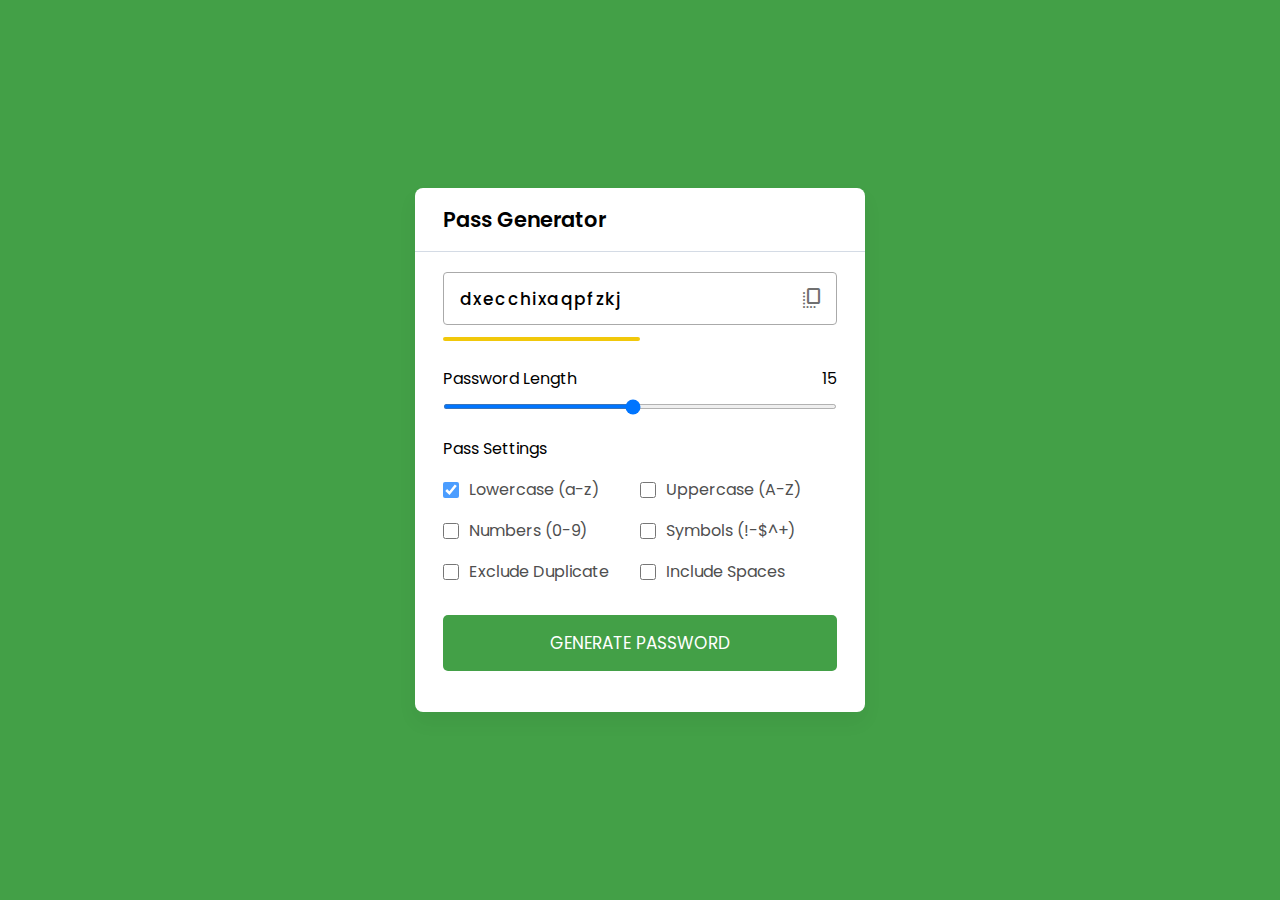
==== Day #3 - Pass Generator/index.html @ c34181a2 "Add files via upload" ====
<!DOCTYPE html>
<html lang="en">

<head>
    <meta charset="UTF-8">
    <meta http-equiv="X-UA-Compatible" content="IE=edge">
    <meta name="viewport" content="width=device-width, initial-scale=1.0">
    <link href="https://fonts.googleapis.com/css2?family=Material+Symbols+Rounded" rel="stylesheet" />
    <link rel="stylesheet" href="style.css">
    <title>#3 - Pass Generator | AsmrProg</title>
</head>

<body>

    <div class="container">
        <h2>Pass Generator</h2>
        <div class="wrapper">
            <div class="input-box">
                <input type="text" disabled>
                <span class="material-symbols-rounded">copy_all</span>
            </div>
            <div class="pass-indicator"></div>
            <div class="pass-length">
                <div class="details">
                    <label class="title">Password Length</label>
                    <span></span>
                </div>
                <input type="range" min="1" max="30" value="15" step="1">
            </div>

            <div class="pass-settings">
                <label class="title">Pass Settings</label>
                <ul class="options">
                    <li class="option">
                        <input type="checkbox" id="lowercase" checked>
                        <label for="lowercase">Lowercase (a-z)</label>
                    </li>
                    <li class="option">
                        <input type="checkbox" id="uppercase">
                        <label for="uppercase">Uppercase (A-Z)</label>
                    </li>
                    <li class="option">
                        <input type="checkbox" id="numbers">
                        <label for="numbers">Numbers (0-9)</label>
                    </li>
                    <li class="option">
                        <input type="checkbox" id="symbols">
                        <label for="symbols">Symbols (!-$^+)</label>
                    </li>
                    <li class="option">
                        <input type="checkbox" id="exc-duplicate">
                        <label for="exc-duplicate">Exclude Duplicate</label>
                    </li>
                    <li class="option">
                        <input type="checkbox" id="spaces">
                        <label for="spaces">Include Spaces</label>
                    </li>
                </ul>
            </div>



            <button class="generate-btn">Generate Password</button>

        </div>
    </div>




    <script src="script.js"></script>
</body>

</html>
---- Day #3 - Pass Generator/style.css ----
@import url('https://fonts.googleapis.com/css2?family=Poppins:wght@400;500;600&display=swap');

*{
    margin: 0;
    padding: 0;
    box-sizing: border-box;
    font-family: 'Poppins', sans-serif;
}

body{
    display: flex;
    align-items: center;
    justify-content: center;
    min-height: 100vh;
    background: #43A047;
}

.container{
    width: 450px;
    background: #fff;
    border-radius: 8px;
    box-shadow: 0 10px 20px rgba(0, 0, 0, 0.05);
}

.container h2{
    font-weight: 600;
    font-size: 1.31rem;
    padding: 1rem 1.75rem;
    border-bottom: 1px solid #d4dbe5;
}

.wrapper{
    margin: 1.25rem 1.75rem;
}

.wrapper .input-box{
    position: relative;
}

.input-box input{
    width: 100%;
    height: 53px;
    color: #000;
    background: none;
    font-size: 1.06rem;
    font-weight: 500;
    border-radius: 4px;
    letter-spacing: 1.4px;
    border: 1px solid #aaa;
    padding: 0 2.85rem 0 1rem;
}

.input-box span{
    position: absolute;
    right: 13px;
    cursor: pointer;
    line-height: 53px;
    color: #707070;
}

.input-box span:hover{
    color: #43A047 !important;
}

.wrapper .pass-indicator{
    width: 100%;
    height: 4px;
    position: relative;
    margin-top: 0.75rem;
    border-radius: 25px;
}

.pass-indicator::before{
    position: absolute;
    content: "";
    height: 100%;
    width: 50%;
    border-radius: inherit;
    transition: width 0.3s ease;
}

.pass-indicator#weak::before{
    width: 20%;
    background: #e64a4a;
}

.pass-indicator#medium::before{
    width: 50%;
    background: #f1c80b;
}

.pass-indicator#strong::before{
    width: 100%;
    background: #43A047;
}

.wrapper .pass-length{
    margin: 1.56rem 0 1.25rem;
}

.pass-length .details{
    display: flex;
    justify-content: space-between;
}

.pass-length input{
    width: 100%;
    height: 5px;
}

.pass-settings .options{
    display: flex;
    list-style: none;
    flex-wrap: wrap;
    margin-top: 1rem;
}

.pass-settings .options .option{
    display: flex;
    align-items: center;
    margin-bottom: 1rem;
    width: calc(100% / 2);
}

.options .option:first-child{
    pointer-events: none;
}

.options .option:first-child input{
    opacity: 0.7;
}

.options .option input{
    height: 16px;
    width: 16px;
    cursor: pointer;
}

.options .option label{
    cursor: pointer;
    color: #4f4f4f;
    padding-left: 0.63rem;
}

.wrapper .generate-btn{
    width: 100%;
    color: #fff;
    border: none;
    outline: none;
    cursor: pointer;
    background: #43A047;
    font-size: 1.06rem;
    padding: 0.94rem 0;
    border-radius: 5px;
    text-transform: uppercase;
    margin: 0.94rem 0 1.3rem;
}
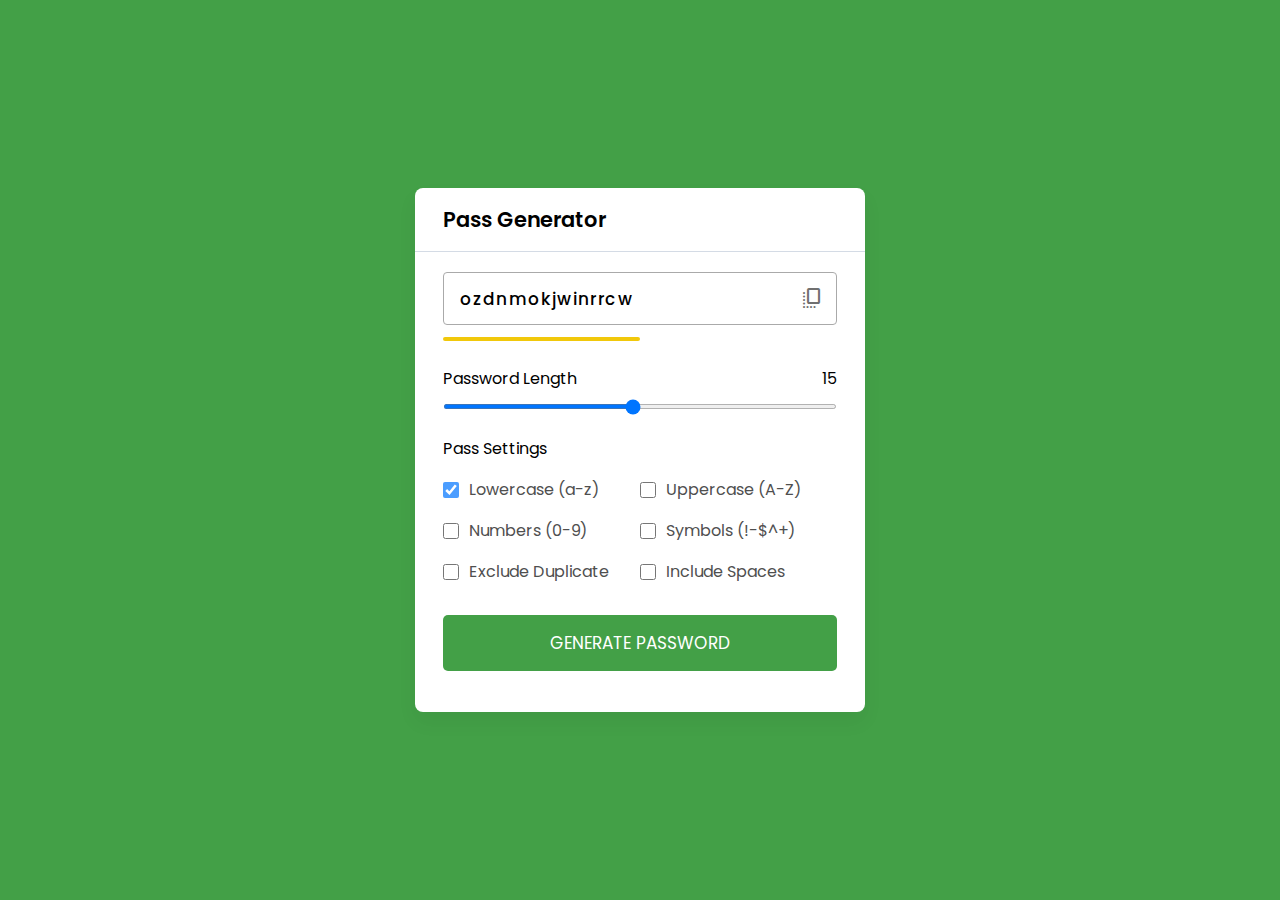
==== commit a20526d5: "Update index.html" ====
--- a/Day #3 - Pass Generator/index.html
+++ b/Day #3 - Pass Generator/index.html
@@ -7,7 +7,7 @@
     <meta name="viewport" content="width=device-width, initial-scale=1.0">
     <link href="https://fonts.googleapis.com/css2?family=Material+Symbols+Rounded" rel="stylesheet" />
     <link rel="stylesheet" href="style.css">
-    <title>#3 - Pass Generator | AsmrProg</title>
+    <title>#3 - Pass Generator </title>
 </head>
 
 <body>
@@ -71,4 +71,4 @@
     <script src="script.js"></script>
 </body>
 
-</html>+</html>
